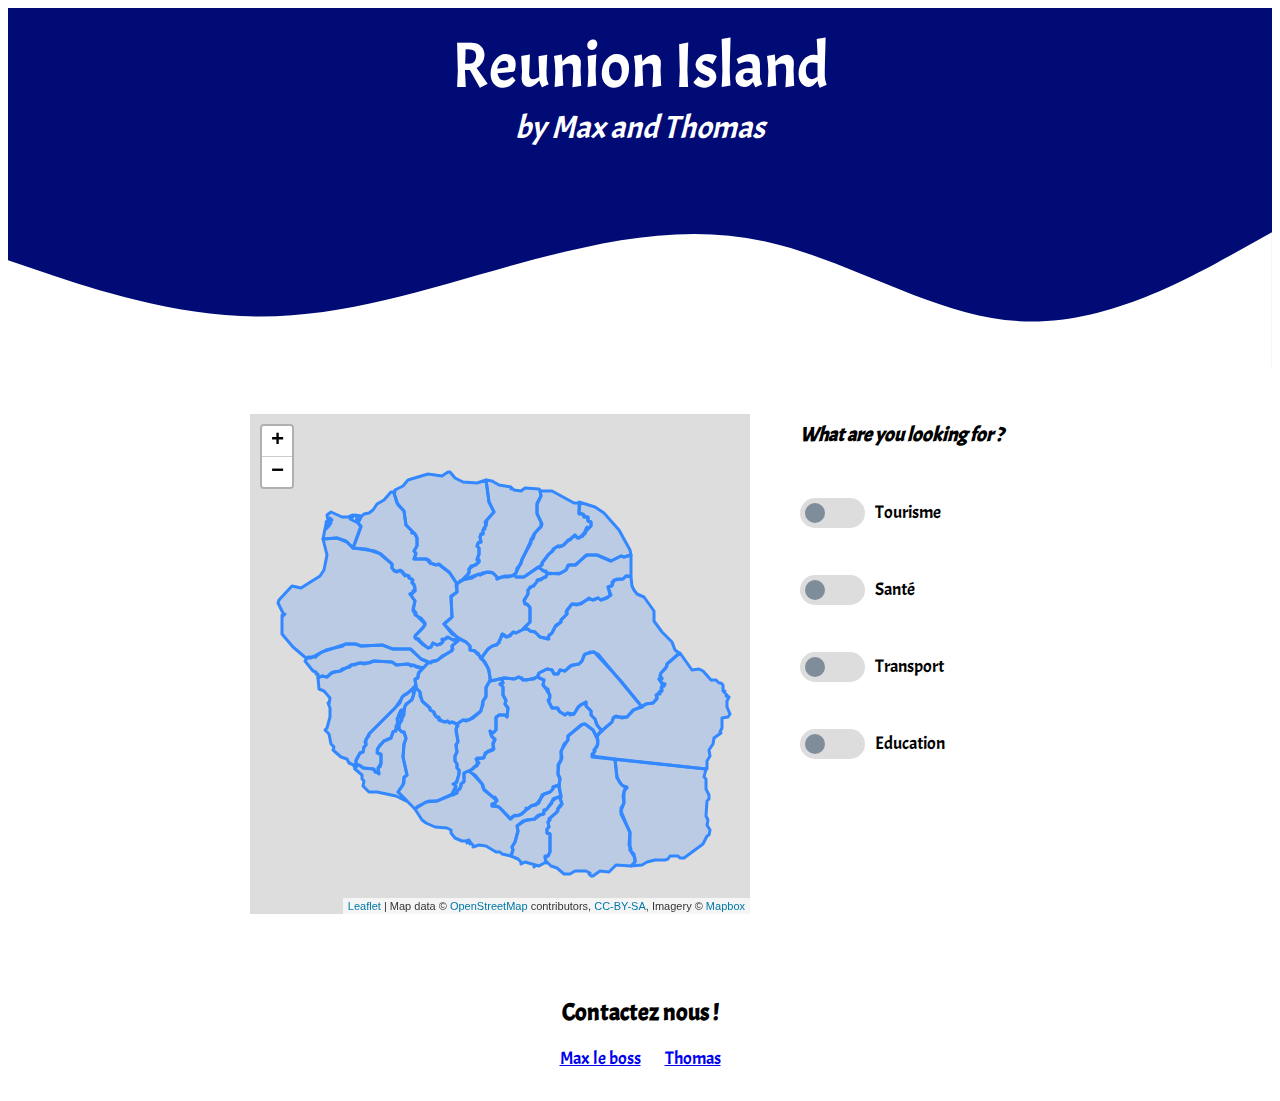
==== index.html @ 0ba949c0 "ajout des séparations des communes" ====
<!DOCTYPE html>
<html>
	<head>
        <!-- CSS -->
		<link rel="stylesheet" href="style.css">
        <link rel="stylesheet" type="text/css" href="leaflet/leaflet.css"/>
        
        <!-- Javascript -->
        <script src="https://ajax.googleapis.com/ajax/libs/jquery/3.5.1/jquery.min.js"></script>
        <script type="text/javascript" src="leaflet/leaflet.js"></script>
        <script src="leaflet/leaflet.ajax.min.js"></script>
        <script src="main.js"></script>

        <!-- en-tête -->
        <title>Reunion Island</title>
        <meta charset="utf-8"/>
        
        <!-- police -->
        <link rel="preconnect" href="https://fonts.gstatic.com">
        <link href="https://fonts.googleapis.com/css2?family=Acme&display=swap" rel="stylesheet"> 

	</head>
	<body>
        
        <div class = "wave-container">
            <br/><t2>Reunion Island</t2><br/>
            <t1>by Max and Thomas</t1>
            <svg xmlns="http://www.w3.org/2000/svg" viewBox="0 0 1440 250"><path fill="#fff" fill-opacity="1" d="M0,128L48,144C96,160,192,192,288,192C384,192,480,160,576,133.3C672,107,768,85,864,106.7C960,128,1056,192,1152,197.3C1248,203,1344,149,1392,122.7L1440,96L1440,320L1392,320C1344,320,1248,320,1152,320C1056,320,960,320,864,320C768,320,672,320,576,320C480,320,384,320,288,320C192,320,96,320,48,320L0,320Z"></path></svg>
		</div>
        <div class = "page">
            <div class = "section">
                <div class = "sec-gauche" id = "forma-gauche">
                    <!--<h1>Carte intéractive</h1>-->
                    <div id="mapid">
                        <script>
                            var mymap = L.map('mapid').setView([-21.117819, 55.521077], 10);
                            L.tileLayer('https://api.mapbox.com/styles/v1/{id}/tiles/{z}/{x}/{y}?access_token=pk.eyJ1IjoibWFwYm94IiwiYSI6ImNpejY4NXVycTA2emYycXBndHRqcmZ3N3gifQ.rJcFIG214AriISLbB6B5aw', {
                                maxZoom: 18,
                                attribution: 'Map data &copy; <a href="https://www.openstreetmap.org/">OpenStreetMap</a> contributors, ' +
                                '<a href="https://creativecommons.org/licenses/by-sa/2.0/">CC-BY-SA</a>, ' +
                                'Imagery © <a href="https://www.mapbox.com/">Mapbox</a>',
                                id: 'mapbox/streets-v11',
                                tileSize: 512,
                                zoomOffset: -1
                            }).addTo(mymap);
                            var geojsonLayer = new L.GeoJSON.AJAX("communes-millesimeespublic.geojson");       
                            geojsonLayer.addTo(mymap);
                        </script>
                    </div>
                </div>
      

                <div class = "sec-droite">
                    
                        
                    <div id="menu" style="height: 550px; overflow:auto;  ">
                        <p id="label"><h1>What are you looking for ?</h1></p>
                        <p>
                            <input type="checkbox" id="test1" />
                            <label for="test1" aria-describedby="label">Tourisme</label>
                        </p>
                        <p>
                            <input type="checkbox" id="test2"  />
                            <label for="test2" aria-describedby="label">Santé</label>
                        </p>
                        <p>
                            <input type="checkbox" id="test3" " />
                            <label for="test3" aria-describedby="label">Transport</label>
                        </p>
                        <p>
                            <input type="checkbox" id="test4" " />
                            <label for="test4" aria-describedby="label">Education</label>
                        </p>

                    

                </div>
            </div>
            <div class = "bottom">
                <br/>
                <h2>Contactez nous !</h2>
                <a target="_blank" href="https://www.linkedin.com/in/max-lemasquerier-a70a31175/">Max le boss</a>&nbsp;&nbsp;&nbsp;&nbsp;&nbsp;&nbsp;&nbsp;
                <a target="_blank" href="https://www.linkedin.com/in/thomas-de-lard/31175/">Thomas</a><br/><br/>
            </div>

        </div>

    </body>     
</html>
---- style.css ----
#mapid {
  margin-top : 10px;
  height: 500px;
  width: 500px;
}

.page{
	width : 780px;
	margin : auto;
	font-size : 10px;
	font-family : 'Source sans Pro', Calibri, Tahoma, sans-serif;
}

t2{
	font-family: 'Acme', sans-serif;
	font-size : 64px;
}

t1{
	font-family: 'Acme', sans-serif;
	font-size : 32px;
	font-style: italic;
}


.wave-container {

  position: relative;
  text-align: center;
  overflow: hidden;
  color: #fff;
  background : #000b76;
}

.wave-container > svg{
	display: block;
}

.sec-gauche{
	float : left;
	font-weight : bold;
	width: 550px;
}

.sec-droite{
	margin-left : 250px;
	margin-top : 37px;

}

h1{
	font-style: italic;
	font-size: 20px;
}

h2{
	font-family: 'Acme', sans-serif;
	font-size : 24px;

}

.bottom{
	display: block;
	font-family: 'Acme', sans-serif;
	text-align: center;
	font-size: 18px;
}

#menu{
	display: block;
	font-family: 'Acme', sans-serif;
	font-size : 18px;
}

.label{
	font-style: italic;
	font-size: 24px;
}





p,
p a { 
	color: black;
	text-decoration: none;
}

p a:hover,
p a:focus {
	text-decoration: underline;
}

p + p {
	margin-top: 3em;
}

form p {
	margin: 25px 0;
	color: darkgrey;
}

.detail {
	position: absolute;
	text-align: right;
	right: 5px;
	bottom: 5px;
	width: 50%;
}

a[href*="intent"] {
	display:inline-block;
	margin-top: 0.4em;
	padding-left: 25px;
	background: url(bird.png) 0 4px no-repeat;
}



/*
	Demo CSS code
*/

[type="checkbox"]:not(:checked),
[type="checkbox"]:checked {
	position: absolute;
	left: -9999px;
}
[type="checkbox"]:not(:checked) + label,
[type="checkbox"]:checked + label {
	position: relative;
	padding-left: 75px;
	cursor: pointer;
}
[type="checkbox"]:not(:checked) + label:before,
[type="checkbox"]:checked + label:before,
[type="checkbox"]:not(:checked) + label:after,
[type="checkbox"]:checked + label:after {
	content: '';
	position: absolute;
}
[type="checkbox"]:not(:checked) + label:before,
[type="checkbox"]:checked + label:before {
	left:0; top: -3px;
	width: 65px; height: 30px;
	background: #DDDDDD;
	border-radius: 15px;
	-webkit-transition: background-color .2s;
	-moz-transition: background-color .2s;
	-ms-transition: background-color .2s;
	transition: background-color .2s;
}
[type="checkbox"]:not(:checked) + label:after,
[type="checkbox"]:checked + label:after {
	width: 20px; height: 20px;
	-webkit-transition: all .2s;
	-moz-transition: all .2s;
	-ms-transition: all .2s;
	transition: all .2s;
	border-radius: 50%;
	background: #7F8C9A;
	top: 2px; left: 5px;
}

/* on checked */
[type="checkbox"]:checked + label:before {
	background:#34495E; 
}
[type="checkbox"]:checked + label:after {
	background: #99ccff;
	top: 2px; left: 40px;
}

[type="checkbox"]:checked + label .ui,
[type="checkbox"]:not(:checked) + label .ui:before,
[type="checkbox"]:checked + label .ui:after {
	position: absolute;
	left: 6px;
	width: 65px;
	border-radius: 15px;
	font-size: 14px;
	font-weight: bold;
	line-height: 22px;
	-webkit-transition: all .2s;
	-moz-transition: all .2s;
	-ms-transition: all .2s;
	transition: all .2s;
}
[type="checkbox"]:not(:checked) + label .ui:before {
	content: "no";
	left: 32px
}
[type="checkbox"]:checked + label .ui:after {
	content: "yes";
	color: orange;
}
[type="checkbox"]:focus + label:before {
	border: 1px dashed #777;
	-webkit-box-sizing: border-box;
	-moz-box-sizing: border-box;
	-ms-box-sizing: border-box;
	box-sizing: border-box;
	margin-top: -1px;
}
---- leaflet/leaflet.css ----
/* required styles */

.leaflet-pane,
.leaflet-tile,
.leaflet-marker-icon,
.leaflet-marker-shadow,
.leaflet-tile-container,
.leaflet-pane > svg,
.leaflet-pane > canvas,
.leaflet-zoom-box,
.leaflet-image-layer,
.leaflet-layer {
	position: absolute;
	left: 0;
	top: 0;
	}
.leaflet-container {
	overflow: hidden;
	}
.leaflet-tile,
.leaflet-marker-icon,
.leaflet-marker-shadow {
	-webkit-user-select: none;
	   -moz-user-select: none;
	        user-select: none;
	  -webkit-user-drag: none;
	}
/* Prevents IE11 from highlighting tiles in blue */
.leaflet-tile::selection {
	background: transparent;
}
/* Safari renders non-retina tile on retina better with this, but Chrome is worse */
.leaflet-safari .leaflet-tile {
	image-rendering: -webkit-optimize-contrast;
	}
/* hack that prevents hw layers "stretching" when loading new tiles */
.leaflet-safari .leaflet-tile-container {
	width: 1600px;
	height: 1600px;
	-webkit-transform-origin: 0 0;
	}
.leaflet-marker-icon,
.leaflet-marker-shadow {
	display: block;
	}
/* .leaflet-container svg: reset svg max-width decleration shipped in Joomla! (joomla.org) 3.x */
/* .leaflet-container img: map is broken in FF if you have max-width: 100% on tiles */
.leaflet-container .leaflet-overlay-pane svg,
.leaflet-container .leaflet-marker-pane img,
.leaflet-container .leaflet-shadow-pane img,
.leaflet-container .leaflet-tile-pane img,
.leaflet-container img.leaflet-image-layer,
.leaflet-container .leaflet-tile {
	max-width: none !important;
	max-height: none !important;
	}

.leaflet-container.leaflet-touch-zoom {
	-ms-touch-action: pan-x pan-y;
	touch-action: pan-x pan-y;
	}
.leaflet-container.leaflet-touch-drag {
	-ms-touch-action: pinch-zoom;
	/* Fallback for FF which doesn't support pinch-zoom */
	touch-action: none;
	touch-action: pinch-zoom;
}
.leaflet-container.leaflet-touch-drag.leaflet-touch-zoom {
	-ms-touch-action: none;
	touch-action: none;
}
.leaflet-container {
	-webkit-tap-highlight-color: transparent;
}
.leaflet-container a {
	-webkit-tap-highlight-color: rgba(51, 181, 229, 0.4);
}
.leaflet-tile {
	filter: inherit;
	visibility: hidden;
	}
.leaflet-tile-loaded {
	visibility: inherit;
	}
.leaflet-zoom-box {
	width: 0;
	height: 0;
	-moz-box-sizing: border-box;
	     box-sizing: border-box;
	z-index: 800;
	}
/* workaround for https://bugzilla.mozilla.org/show_bug.cgi?id=888319 */
.leaflet-overlay-pane svg {
	-moz-user-select: none;
	}

.leaflet-pane         { z-index: 400; }

.leaflet-tile-pane    { z-index: 200; }
.leaflet-overlay-pane { z-index: 400; }
.leaflet-shadow-pane  { z-index: 500; }
.leaflet-marker-pane  { z-index: 600; }
.leaflet-tooltip-pane   { z-index: 650; }
.leaflet-popup-pane   { z-index: 700; }

.leaflet-map-pane canvas { z-index: 100; }
.leaflet-map-pane svg    { z-index: 200; }

.leaflet-vml-shape {
	width: 1px;
	height: 1px;
	}
.lvml {
	behavior: url(#default#VML);
	display: inline-block;
	position: absolute;
	}


/* control positioning */

.leaflet-control {
	position: relative;
	z-index: 800;
	pointer-events: visiblePainted; /* IE 9-10 doesn't have auto */
	pointer-events: auto;
	}
.leaflet-top,
.leaflet-bottom {
	position: absolute;
	z-index: 1000;
	pointer-events: none;
	}
.leaflet-top {
	top: 0;
	}
.leaflet-right {
	right: 0;
	}
.leaflet-bottom {
	bottom: 0;
	}
.leaflet-left {
	left: 0;
	}
.leaflet-control {
	float: left;
	clear: both;
	}
.leaflet-right .leaflet-control {
	float: right;
	}
.leaflet-top .leaflet-control {
	margin-top: 10px;
	}
.leaflet-bottom .leaflet-control {
	margin-bottom: 10px;
	}
.leaflet-left .leaflet-control {
	margin-left: 10px;
	}
.leaflet-right .leaflet-control {
	margin-right: 10px;
	}


/* zoom and fade animations */

.leaflet-fade-anim .leaflet-tile {
	will-change: opacity;
	}
.leaflet-fade-anim .leaflet-popup {
	opacity: 0;
	-webkit-transition: opacity 0.2s linear;
	   -moz-transition: opacity 0.2s linear;
	        transition: opacity 0.2s linear;
	}
.leaflet-fade-anim .leaflet-map-pane .leaflet-popup {
	opacity: 1;
	}
.leaflet-zoom-animated {
	-webkit-transform-origin: 0 0;
	    -ms-transform-origin: 0 0;
	        transform-origin: 0 0;
	}
.leaflet-zoom-anim .leaflet-zoom-animated {
	will-change: transform;
	}
.leaflet-zoom-anim .leaflet-zoom-animated {
	-webkit-transition: -webkit-transform 0.25s cubic-bezier(0,0,0.25,1);
	   -moz-transition:    -moz-transform 0.25s cubic-bezier(0,0,0.25,1);
	        transition:         transform 0.25s cubic-bezier(0,0,0.25,1);
	}
.leaflet-zoom-anim .leaflet-tile,
.leaflet-pan-anim .leaflet-tile {
	-webkit-transition: none;
	   -moz-transition: none;
	        transition: none;
	}

.leaflet-zoom-anim .leaflet-zoom-hide {
	visibility: hidden;
	}


/* cursors */

.leaflet-interactive {
	cursor: pointer;
	}
.leaflet-grab {
	cursor: -webkit-grab;
	cursor:    -moz-grab;
	cursor:         grab;
	}
.leaflet-crosshair,
.leaflet-crosshair .leaflet-interactive {
	cursor: crosshair;
	}
.leaflet-popup-pane,
.leaflet-control {
	cursor: auto;
	}
.leaflet-dragging .leaflet-grab,
.leaflet-dragging .leaflet-grab .leaflet-interactive,
.leaflet-dragging .leaflet-marker-draggable {
	cursor: move;
	cursor: -webkit-grabbing;
	cursor:    -moz-grabbing;
	cursor:         grabbing;
	}

/* marker & overlays interactivity */
.leaflet-marker-icon,
.leaflet-marker-shadow,
.leaflet-image-layer,
.leaflet-pane > svg path,
.leaflet-tile-container {
	pointer-events: none;
	}

.leaflet-marker-icon.leaflet-interactive,
.leaflet-image-layer.leaflet-interactive,
.leaflet-pane > svg path.leaflet-interactive,
svg.leaflet-image-layer.leaflet-interactive path {
	pointer-events: visiblePainted; /* IE 9-10 doesn't have auto */
	pointer-events: auto;
	}

/* visual tweaks */

.leaflet-container {
	background: #ddd;
	outline: 0;
	}
.leaflet-container a {
	color: #0078A8;
	}
.leaflet-container a.leaflet-active {
	outline: 2px solid orange;
	}
.leaflet-zoom-box {
	border: 2px dotted #38f;
	background: rgba(255,255,255,0.5);
	}


/* general typography */
.leaflet-container {
	font: 12px/1.5 "Helvetica Neue", Arial, Helvetica, sans-serif;
	}


/* general toolbar styles */

.leaflet-bar {
	box-shadow: 0 1px 5px rgba(0,0,0,0.65);
	border-radius: 4px;
	}
.leaflet-bar a,
.leaflet-bar a:hover {
	background-color: #fff;
	border-bottom: 1px solid #ccc;
	width: 26px;
	height: 26px;
	line-height: 26px;
	display: block;
	text-align: center;
	text-decoration: none;
	color: black;
	}
.leaflet-bar a,
.leaflet-control-layers-toggle {
	background-position: 50% 50%;
	background-repeat: no-repeat;
	display: block;
	}
.leaflet-bar a:hover {
	background-color: #f4f4f4;
	}
.leaflet-bar a:first-child {
	border-top-left-radius: 4px;
	border-top-right-radius: 4px;
	}
.leaflet-bar a:last-child {
	border-bottom-left-radius: 4px;
	border-bottom-right-radius: 4px;
	border-bottom: none;
	}
.leaflet-bar a.leaflet-disabled {
	cursor: default;
	background-color: #f4f4f4;
	color: #bbb;
	}

.leaflet-touch .leaflet-bar a {
	width: 30px;
	height: 30px;
	line-height: 30px;
	}
.leaflet-touch .leaflet-bar a:first-child {
	border-top-left-radius: 2px;
	border-top-right-radius: 2px;
	}
.leaflet-touch .leaflet-bar a:last-child {
	border-bottom-left-radius: 2px;
	border-bottom-right-radius: 2px;
	}

/* zoom control */

.leaflet-control-zoom-in,
.leaflet-control-zoom-out {
	font: bold 18px 'Lucida Console', Monaco, monospace;
	text-indent: 1px;
	}

.leaflet-touch .leaflet-control-zoom-in, .leaflet-touch .leaflet-control-zoom-out  {
	font-size: 22px;
	}


/* layers control */

.leaflet-control-layers {
	box-shadow: 0 1px 5px rgba(0,0,0,0.4);
	background: #fff;
	border-radius: 5px;
	}
.leaflet-control-layers-toggle {
	background-image: url(images/layers.png);
	width: 36px;
	height: 36px;
	}
.leaflet-retina .leaflet-control-layers-toggle {
	background-image: url(images/layers-2x.png);
	background-size: 26px 26px;
	}
.leaflet-touch .leaflet-control-layers-toggle {
	width: 44px;
	height: 44px;
	}
.leaflet-control-layers .leaflet-control-layers-list,
.leaflet-control-layers-expanded .leaflet-control-layers-toggle {
	display: none;
	}
.leaflet-control-layers-expanded .leaflet-control-layers-list {
	display: block;
	position: relative;
	}
.leaflet-control-layers-expanded {
	padding: 6px 10px 6px 6px;
	color: #333;
	background: #fff;
	}
.leaflet-control-layers-scrollbar {
	overflow-y: scroll;
	overflow-x: hidden;
	padding-right: 5px;
	}
.leaflet-control-layers-selector {
	margin-top: 2px;
	position: relative;
	top: 1px;
	}
.leaflet-control-layers label {
	display: block;
	}
.leaflet-control-layers-separator {
	height: 0;
	border-top: 1px solid #ddd;
	margin: 5px -10px 5px -6px;
	}

/* Default icon URLs */
.leaflet-default-icon-path {
	background-image: url(images/marker-icon.png);
	}


/* attribution and scale controls */

.leaflet-container .leaflet-control-attribution {
	background: #fff;
	background: rgba(255, 255, 255, 0.7);
	margin: 0;
	}
.leaflet-control-attribution,
.leaflet-control-scale-line {
	padding: 0 5px;
	color: #333;
	}
.leaflet-control-attribution a {
	text-decoration: none;
	}
.leaflet-control-attribution a:hover {
	text-decoration: underline;
	}
.leaflet-container .leaflet-control-attribution,
.leaflet-container .leaflet-control-scale {
	font-size: 11px;
	}
.leaflet-left .leaflet-control-scale {
	margin-left: 5px;
	}
.leaflet-bottom .leaflet-control-scale {
	margin-bottom: 5px;
	}
.leaflet-control-scale-line {
	border: 2px solid #777;
	border-top: none;
	line-height: 1.1;
	padding: 2px 5px 1px;
	font-size: 11px;
	white-space: nowrap;
	overflow: hidden;
	-moz-box-sizing: border-box;
	     box-sizing: border-box;

	background: #fff;
	background: rgba(255, 255, 255, 0.5);
	}
.leaflet-control-scale-line:not(:first-child) {
	border-top: 2px solid #777;
	border-bottom: none;
	margin-top: -2px;
	}
.leaflet-control-scale-line:not(:first-child):not(:last-child) {
	border-bottom: 2px solid #777;
	}

.leaflet-touch .leaflet-control-attribution,
.leaflet-touch .leaflet-control-layers,
.leaflet-touch .leaflet-bar {
	box-shadow: none;
	}
.leaflet-touch .leaflet-control-layers,
.leaflet-touch .leaflet-bar {
	border: 2px solid rgba(0,0,0,0.2);
	background-clip: padding-box;
	}


/* popup */

.leaflet-popup {
	position: absolute;
	text-align: center;
	margin-bottom: 20px;
	}
.leaflet-popup-content-wrapper {
	padding: 1px;
	text-align: left;
	border-radius: 12px;
	}
.leaflet-popup-content {
	margin: 13px 19px;
	line-height: 1.4;
	}
.leaflet-popup-content p {
	margin: 18px 0;
	}
.leaflet-popup-tip-container {
	width: 40px;
	height: 20px;
	position: absolute;
	left: 50%;
	margin-left: -20px;
	overflow: hidden;
	pointer-events: none;
	}
.leaflet-popup-tip {
	width: 17px;
	height: 17px;
	padding: 1px;

	margin: -10px auto 0;

	-webkit-transform: rotate(45deg);
	   -moz-transform: rotate(45deg);
	    -ms-transform: rotate(45deg);
	        transform: rotate(45deg);
	}
.leaflet-popup-content-wrapper,
.leaflet-popup-tip {
	background: white;
	color: #333;
	box-shadow: 0 3px 14px rgba(0,0,0,0.4);
	}
.leaflet-container a.leaflet-popup-close-button {
	position: absolute;
	top: 0;
	right: 0;
	padding: 4px 4px 0 0;
	border: none;
	text-align: center;
	width: 18px;
	height: 14px;
	font: 16px/14px Tahoma, Verdana, sans-serif;
	color: #c3c3c3;
	text-decoration: none;
	font-weight: bold;
	background: transparent;
	}
.leaflet-container a.leaflet-popup-close-button:hover {
	color: #999;
	}
.leaflet-popup-scrolled {
	overflow: auto;
	border-bottom: 1px solid #ddd;
	border-top: 1px solid #ddd;
	}

.leaflet-oldie .leaflet-popup-content-wrapper {
	-ms-zoom: 1;
	}
.leaflet-oldie .leaflet-popup-tip {
	width: 24px;
	margin: 0 auto;

	-ms-filter: "progid:DXImageTransform.Microsoft.Matrix(M11=0.70710678, M12=0.70710678, M21=-0.70710678, M22=0.70710678)";
	filter: progid:DXImageTransform.Microsoft.Matrix(M11=0.70710678, M12=0.70710678, M21=-0.70710678, M22=0.70710678);
	}
.leaflet-oldie .leaflet-popup-tip-container {
	margin-top: -1px;
	}

.leaflet-oldie .leaflet-control-zoom,
.leaflet-oldie .leaflet-control-layers,
.leaflet-oldie .leaflet-popup-content-wrapper,
.leaflet-oldie .leaflet-popup-tip {
	border: 1px solid #999;
	}


/* div icon */

.leaflet-div-icon {
	background: #fff;
	border: 1px solid #666;
	}


/* Tooltip */
/* Base styles for the element that has a tooltip */
.leaflet-tooltip {
	position: absolute;
	padding: 6px;
	background-color: #fff;
	border: 1px solid #fff;
	border-radius: 3px;
	color: #222;
	white-space: nowrap;
	-webkit-user-select: none;
	-moz-user-select: none;
	-ms-user-select: none;
	user-select: none;
	pointer-events: none;
	box-shadow: 0 1px 3px rgba(0,0,0,0.4);
	}
.leaflet-tooltip.leaflet-clickable {
	cursor: pointer;
	pointer-events: auto;
	}
.leaflet-tooltip-top:before,
.leaflet-tooltip-bottom:before,
.leaflet-tooltip-left:before,
.leaflet-tooltip-right:before {
	position: absolute;
	pointer-events: none;
	border: 6px solid transparent;
	background: transparent;
	content: "";
	}

/* Directions */

.leaflet-tooltip-bottom {
	margin-top: 6px;
}
.leaflet-tooltip-top {
	margin-top: -6px;
}
.leaflet-tooltip-bottom:before,
.leaflet-tooltip-top:before {
	left: 50%;
	margin-left: -6px;
	}
.leaflet-tooltip-top:before {
	bottom: 0;
	margin-bottom: -12px;
	border-top-color: #fff;
	}
.leaflet-tooltip-bottom:before {
	top: 0;
	margin-top: -12px;
	margin-left: -6px;
	border-bottom-color: #fff;
	}
.leaflet-tooltip-left {
	margin-left: -6px;
}
.leaflet-tooltip-right {
	margin-left: 6px;
}
.leaflet-tooltip-left:before,
.leaflet-tooltip-right:before {
	top: 50%;
	margin-top: -6px;
	}
.leaflet-tooltip-left:before {
	right: 0;
	margin-right: -12px;
	border-left-color: #fff;
	}
.leaflet-tooltip-right:before {
	left: 0;
	margin-left: -12px;
	border-right-color: #fff;
	}
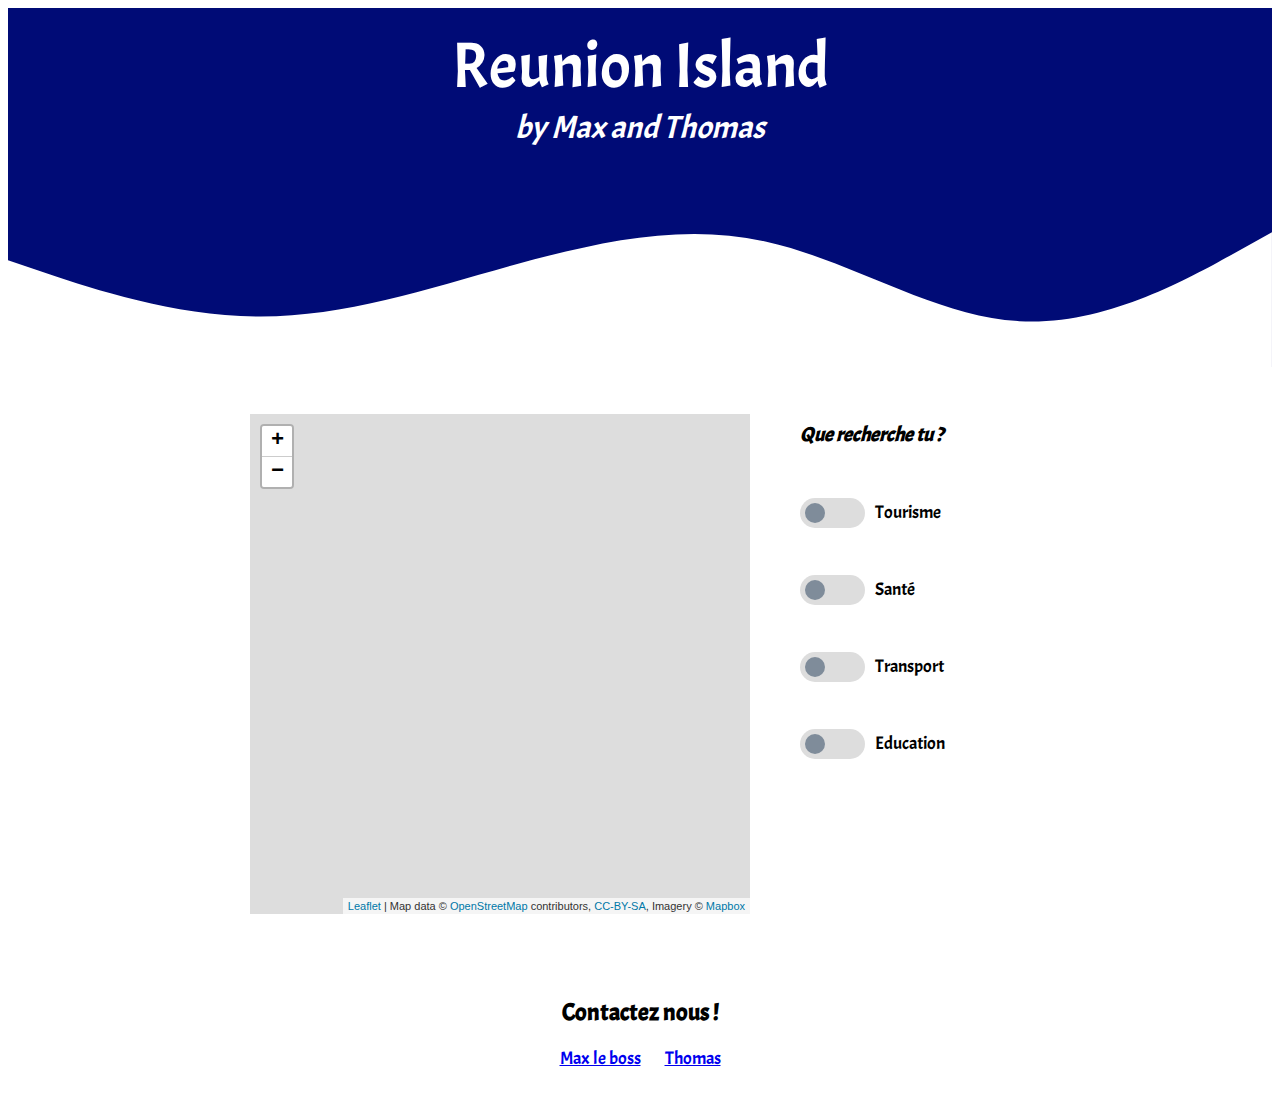
==== commit 9fe612ac: "blocage map" ====
--- a/index.html
+++ b/index.html
@@ -34,8 +34,9 @@
                     <div id="mapid">
                         <script>
                             var mymap = L.map('mapid').setView([-21.117819, 55.521077], 10);
+                            
                             L.tileLayer('https://api.mapbox.com/styles/v1/{id}/tiles/{z}/{x}/{y}?access_token=pk.eyJ1IjoibWFwYm94IiwiYSI6ImNpejY4NXVycTA2emYycXBndHRqcmZ3N3gifQ.rJcFIG214AriISLbB6B5aw', {
-                                maxZoom: 18,
+                                //maxZoom: 18,
                                 attribution: 'Map data &copy; <a href="https://www.openstreetmap.org/">OpenStreetMap</a> contributors, ' +
                                 '<a href="https://creativecommons.org/licenses/by-sa/2.0/">CC-BY-SA</a>, ' +
                                 'Imagery © <a href="https://www.mapbox.com/">Mapbox</a>',
@@ -43,8 +44,19 @@
                                 tileSize: 512,
                                 zoomOffset: -1
                             }).addTo(mymap);
+                            /*
                             var geojsonLayer = new L.GeoJSON.AJAX("communes-millesimeespublic.geojson");       
-                            geojsonLayer.addTo(mymap);
+                            geojsonLayer.addTo(mymap);*/
+
+                            mymap.dragging.disable();
+                            mymap.touchZoom.disable();
+                            mymap.doubleClickZoom.disable();
+                            mymap.scrollWheelZoom.disable();
+                            mymap.boxZoom.disable();
+                            mymap.keyboard.disable();
+                            /*if (mymap.tap) mymap.tap.disable();
+                            document.getElementById('mapid').style.cursor='default';*/
+
                         </script>
                     </div>
                 </div>
@@ -54,7 +66,7 @@
                     
                         
                     <div id="menu" style="height: 550px; overflow:auto;  ">
-                        <p id="label"><h1>What are you looking for ?</h1></p>
+                        <p id="label"><h1>Que recherche tu ?</h1></p>
                         <p>
                             <input type="checkbox" id="test1" />
                             <label for="test1" aria-describedby="label">Tourisme</label>
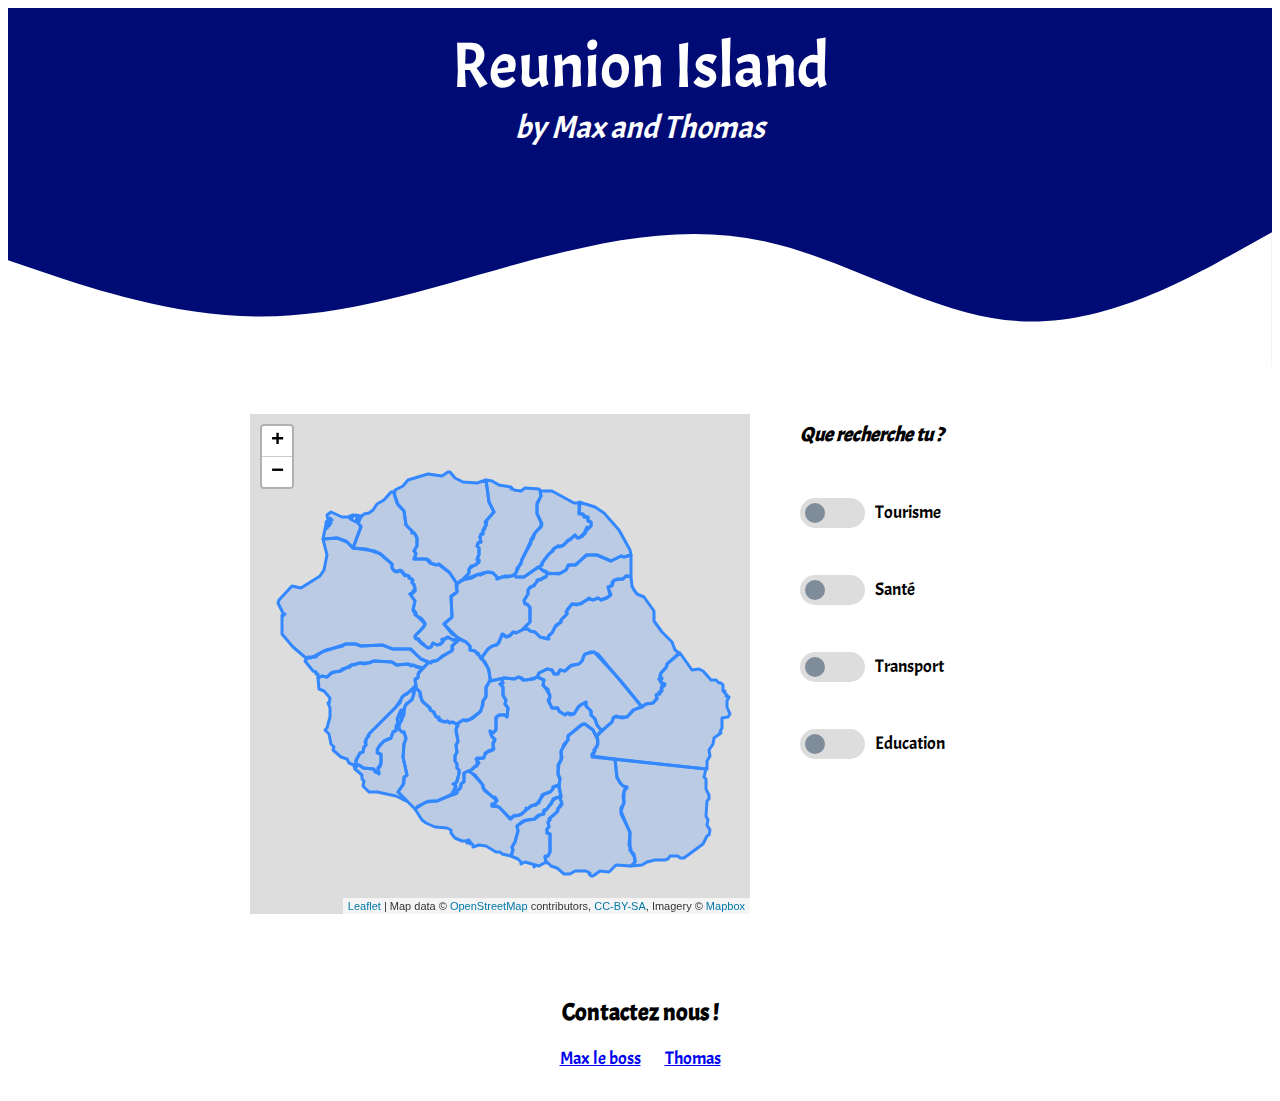
==== commit 699e13b2: "merge the zoom click functionnality" ====
--- a/index.html
+++ b/index.html
@@ -44,9 +44,9 @@
                                 tileSize: 512,
                                 zoomOffset: -1
                             }).addTo(mymap);
-                            /*
+                            
                             var geojsonLayer = new L.GeoJSON.AJAX("communes-millesimeespublic.geojson");       
-                            geojsonLayer.addTo(mymap);*/
+                            geojsonLayer.addTo(mymap);
 
                             mymap.dragging.disable();
                             mymap.touchZoom.disable();
@@ -56,6 +56,9 @@
                             mymap.keyboard.disable();
                             /*if (mymap.tap) mymap.tap.disable();
                             document.getElementById('mapid').style.cursor='default';*/
+							geojsonLayer.on("click", function (event) { // Assuming the clicked feature is a shape, not a point marker.
+							mymap.fitBounds(event.layer.getBounds());
+							});
 
                         </script>
                     </div>
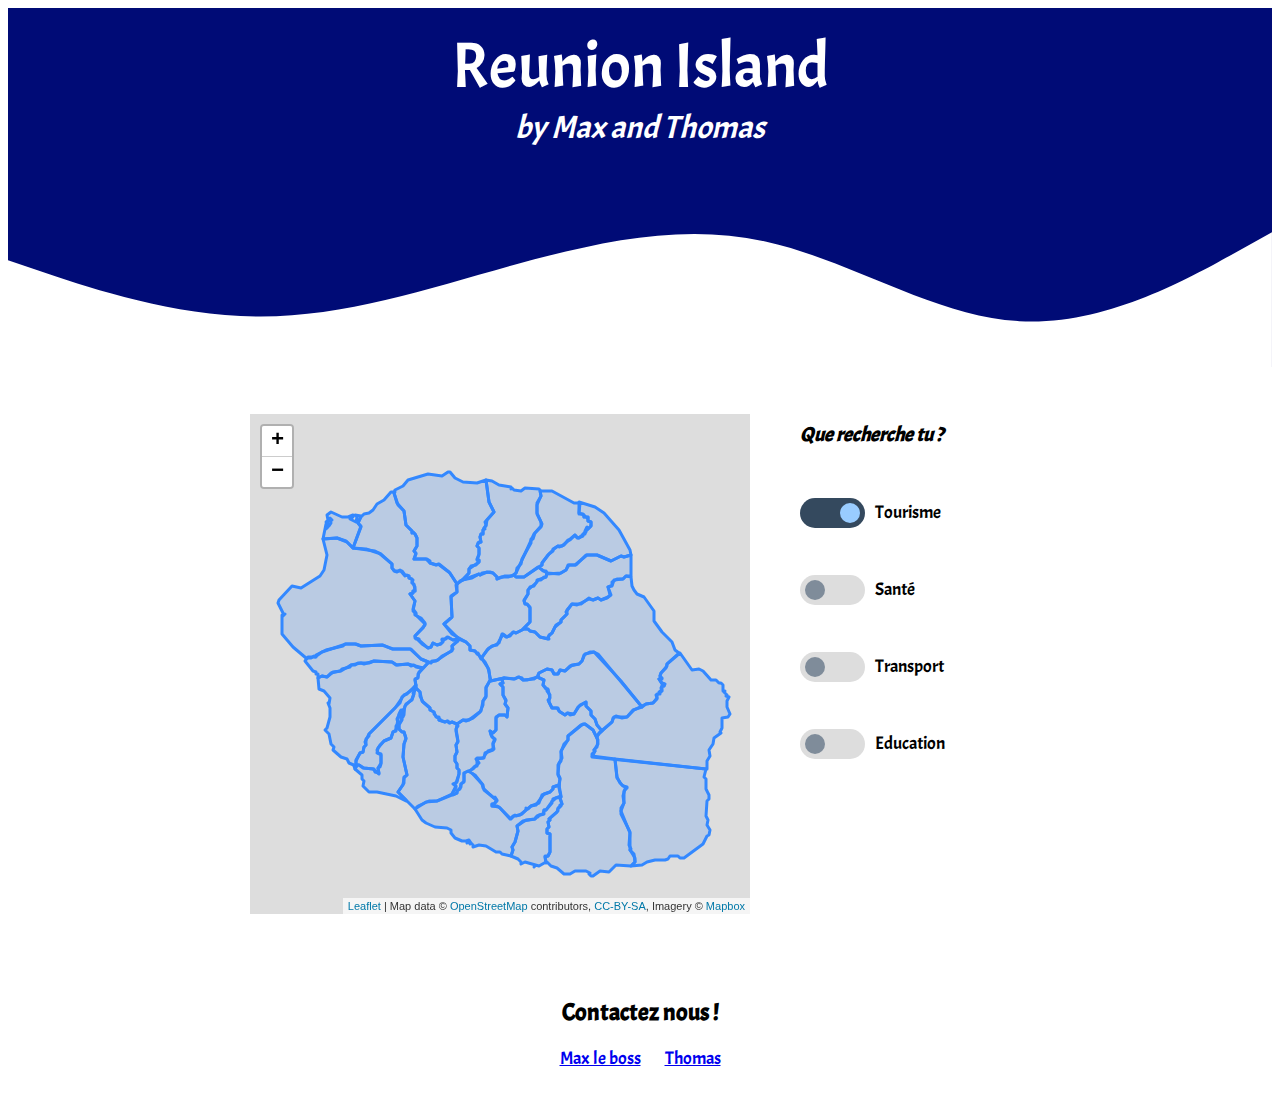
==== commit 34032dab: "add marker for tourism data, try to set up onclick action. Still needs some work on this." ====
--- a/index.html
+++ b/index.html
@@ -32,35 +32,6 @@
                 <div class = "sec-gauche" id = "forma-gauche">
                     <!--<h1>Carte intéractive</h1>-->
                     <div id="mapid">
-                        <script>
-                            var mymap = L.map('mapid').setView([-21.117819, 55.521077], 10);
-                            
-                            L.tileLayer('https://api.mapbox.com/styles/v1/{id}/tiles/{z}/{x}/{y}?access_token=pk.eyJ1IjoibWFwYm94IiwiYSI6ImNpejY4NXVycTA2emYycXBndHRqcmZ3N3gifQ.rJcFIG214AriISLbB6B5aw', {
-                                //maxZoom: 18,
-                                attribution: 'Map data &copy; <a href="https://www.openstreetmap.org/">OpenStreetMap</a> contributors, ' +
-                                '<a href="https://creativecommons.org/licenses/by-sa/2.0/">CC-BY-SA</a>, ' +
-                                'Imagery © <a href="https://www.mapbox.com/">Mapbox</a>',
-                                id: 'mapbox/streets-v11',
-                                tileSize: 512,
-                                zoomOffset: -1
-                            }).addTo(mymap);
-                            
-                            var geojsonLayer = new L.GeoJSON.AJAX("communes-millesimeespublic.geojson");       
-                            geojsonLayer.addTo(mymap);
-
-                            mymap.dragging.disable();
-                            mymap.touchZoom.disable();
-                            mymap.doubleClickZoom.disable();
-                            mymap.scrollWheelZoom.disable();
-                            mymap.boxZoom.disable();
-                            mymap.keyboard.disable();
-                            /*if (mymap.tap) mymap.tap.disable();
-                            document.getElementById('mapid').style.cursor='default';*/
-							geojsonLayer.on("click", function (event) { // Assuming the clicked feature is a shape, not a point marker.
-							mymap.fitBounds(event.layer.getBounds());
-							});
-
-                        </script>
                     </div>
                 </div>
       
@@ -71,19 +42,19 @@
                     <div id="menu" style="height: 550px; overflow:auto;  ">
                         <p id="label"><h1>Que recherche tu ?</h1></p>
                         <p>
-                            <input type="checkbox" id="test1" />
-                            <label for="test1" aria-describedby="label">Tourisme</label>
+                            <input type="checkbox" id="tourisme" />
+                            <label for="tourisme" aria-describedby="label">Tourisme</label>
                         </p>
                         <p>
                             <input type="checkbox" id="test2"  />
                             <label for="test2" aria-describedby="label">Santé</label>
                         </p>
                         <p>
-                            <input type="checkbox" id="test3" " />
+                            <input type="checkbox" id="test3" />
                             <label for="test3" aria-describedby="label">Transport</label>
                         </p>
                         <p>
-                            <input type="checkbox" id="test4" " />
+                            <input type="checkbox" id="test4" />
                             <label for="test4" aria-describedby="label">Education</label>
                         </p>
 
@@ -100,5 +71,46 @@
 
         </div>
 
+	<script>
+		var mymap = L.map('mapid').setView([-21.117819, 55.521077], 10);
+		
+		L.tileLayer('https://api.mapbox.com/styles/v1/{id}/tiles/{z}/{x}/{y}?access_token=pk.eyJ1IjoibWFwYm94IiwiYSI6ImNpejY4NXVycTA2emYycXBndHRqcmZ3N3gifQ.rJcFIG214AriISLbB6B5aw', {
+			//maxZoom: 18,
+			attribution: 'Map data &copy; <a href="https://www.openstreetmap.org/">OpenStreetMap</a> contributors, ' +
+			'<a href="https://creativecommons.org/licenses/by-sa/2.0/">CC-BY-SA</a>, ' +
+			'Imagery © <a href="https://www.mapbox.com/">Mapbox</a>',
+			id: 'mapbox/streets-v11',
+			tileSize: 512,
+			zoomOffset: -1
+		}).addTo(mymap);
+		
+		var geojsonLayer = new L.GeoJSON.AJAX("communes-millesimeespublic.geojson");       
+		geojsonLayer.addTo(mymap);
+		mymap.dragging.disable();
+		mymap.touchZoom.disable();
+		mymap.doubleClickZoom.disable();
+		mymap.scrollWheelZoom.disable();
+		mymap.boxZoom.disable();
+		mymap.keyboard.disable();
+		/*if (mymap.tap) mymap.tap.disable();
+		document.getElementById('mapid').style.cursor='default';*/
+		geojsonLayer.on("click", function (event) { // Assuming the clicked feature is a shape, not a point marker.
+		mymap.fitBounds(event.layer.getBounds());
+		mymap.setView([-21.117819, 55.521077], 10);
+		});
+		var tourisme = document.getElementById("tourisme")
+		tourisme.click(function () {
+			queryTourismeUrl="http://localhost:3030/test/sparql?query=PREFIX+rdfs%3A+%3Chttp%3A%2F%2Fwww.w3.org%2F2000%2F01%2Frdf-schema%23%3E%0APREFIX+rdf%3A+%3Chttp%3A%2F%2Fwww.w3.org%2F1999%2F02%2F22-rdf-syntax-ns%23%3E%0APREFIX+tm%3A+%3Chttp%3A%2F%2Fwww.thomasandmax.com%2F%3E%0A%0A%0ASELECT+%3Frandonnee+%3Flong+%3Flat%0AWHERE+%7B%0A++%3Frandonnee+rdf%3Atype+%3Chttp%3A%2F%2Fwww.thomasandmax.com%2FRandonnee%3E.%0A++%3Frandonnee+%3Chttp%3A%2F%2Fwww.thomasandmax.com%2Flong%3E+%3Flong.%0A++%3Frandonnee+%3Chttp%3A%2F%2Fwww.thomasandmax.com%2Flat%3E+%3Flat.%0A++FILTER+(%3Flong!%3D%220%22)%0A%0A++%0A%0A%7D%0ALIMIT+25&format=json"
+			$.ajax({url:queryTourismeUrl,success: function(result) {
+				console.log(result['results']['bindings'])
+				result['results']['bindings'].forEach(element => {
+					var marker = L.marker([element['lat']['value'],element['long']['value']]).addTo(mymap);
+					var name = element['randonnee']['value'];
+					marker.bindPopup(name.substring(name.lastIndexOf('/')+1).replaceAll("_"," ")).openPopup();
+					mymap.closePopup();
+				})
+			}})
+		})
+	</script>
     </body>     
 </html>
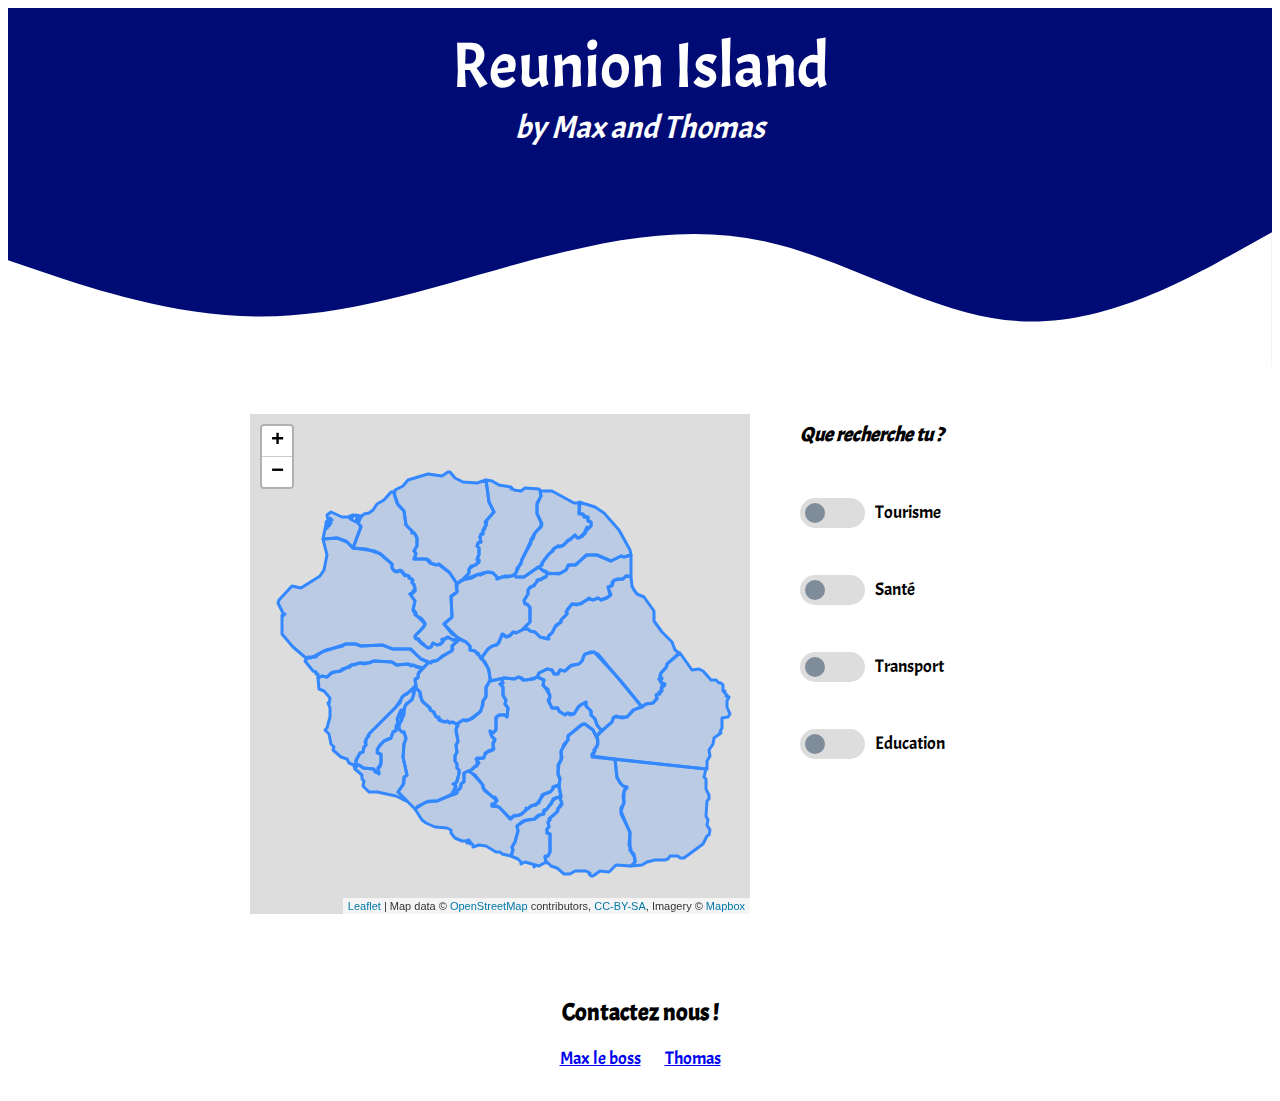
==== commit f799b9b8: "update 11/12" ====
--- a/index.html
+++ b/index.html
@@ -98,18 +98,31 @@
 		mymap.fitBounds(event.layer.getBounds());
 		mymap.setView([-21.117819, 55.521077], 10);
 		});
-		var tourisme = document.getElementById("tourisme")
-		tourisme.click(function () {
+
+		$('input[type="checkbox"]').each(function(){
+  			$(this).prop('checked', false);
+  		});
+		var markers = new Array();
+		$("#tourisme").on('click',function () {
+			$(this).toggleClass("checked")
 			queryTourismeUrl="http://localhost:3030/test/sparql?query=PREFIX+rdfs%3A+%3Chttp%3A%2F%2Fwww.w3.org%2F2000%2F01%2Frdf-schema%23%3E%0APREFIX+rdf%3A+%3Chttp%3A%2F%2Fwww.w3.org%2F1999%2F02%2F22-rdf-syntax-ns%23%3E%0APREFIX+tm%3A+%3Chttp%3A%2F%2Fwww.thomasandmax.com%2F%3E%0A%0A%0ASELECT+%3Frandonnee+%3Flong+%3Flat%0AWHERE+%7B%0A++%3Frandonnee+rdf%3Atype+%3Chttp%3A%2F%2Fwww.thomasandmax.com%2FRandonnee%3E.%0A++%3Frandonnee+%3Chttp%3A%2F%2Fwww.thomasandmax.com%2Flong%3E+%3Flong.%0A++%3Frandonnee+%3Chttp%3A%2F%2Fwww.thomasandmax.com%2Flat%3E+%3Flat.%0A++FILTER+(%3Flong!%3D%220%22)%0A%0A++%0A%0A%7D%0ALIMIT+25&format=json"
 			$.ajax({url:queryTourismeUrl,success: function(result) {
-				console.log(result['results']['bindings'])
-				result['results']['bindings'].forEach(element => {
-					var marker = L.marker([element['lat']['value'],element['long']['value']]).addTo(mymap);
-					var name = element['randonnee']['value'];
-					marker.bindPopup(name.substring(name.lastIndexOf('/')+1).replaceAll("_"," ")).openPopup();
-					mymap.closePopup();
-				})
+				if ($("#tourisme").hasClass("checked")) {
+					result['results']['bindings'].forEach(element => {
+						var marker = L.marker([element['lat']['value'],element['long']['value']]).addTo(mymap);
+						markers.push(marker)
+						var name = element['randonnee']['value'];
+						marker.bindPopup(name.substring(name.lastIndexOf('/')+1).replaceAll("_"," ")).openPopup();
+						mymap.closePopup();
+					})
+				} else {
+					for (let i=0;i<markers.length;i++) {
+						mymap.removeLayer(markers[i])
+					}
+					markers = []
+				}
 			}})
+		console.log(markers)
 		})
 	</script>
     </body>     
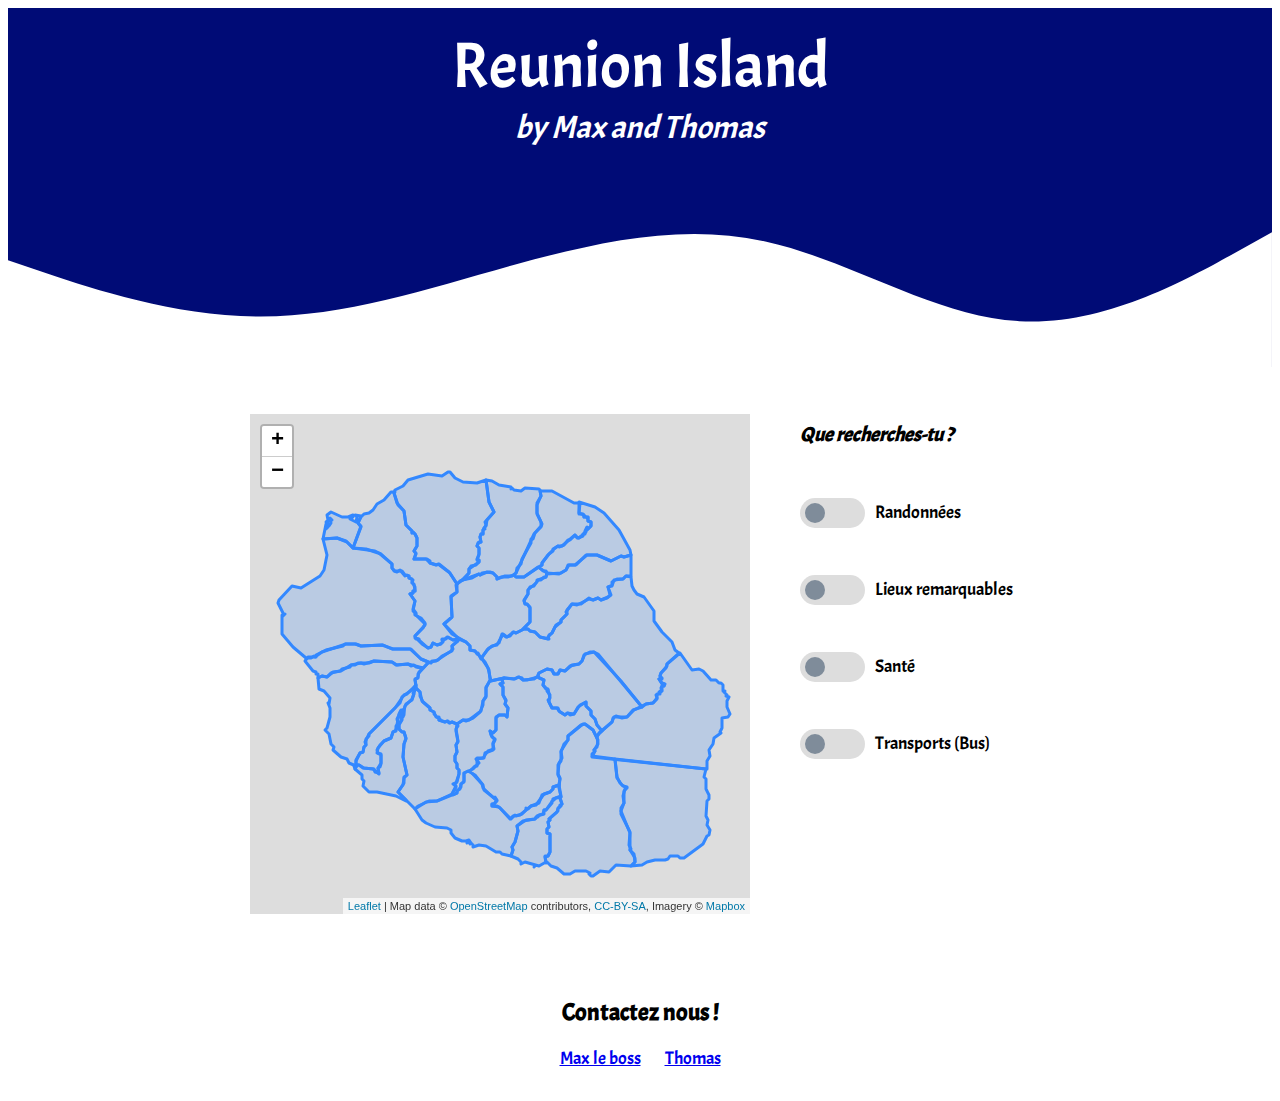
==== commit b2a0de7c: "new stuffs : arret de bus, ajout de détails sur les marqueurs, établissement santé, lieux remarquabl" ====
--- a/index.html
+++ b/index.html
@@ -40,22 +40,22 @@
                     
                         
                     <div id="menu" style="height: 550px; overflow:auto;  ">
-                        <p id="label"><h1>Que recherche tu ?</h1></p>
+                        <p id="label"><h1>Que recherches-tu ?</h1></p>
                         <p>
                             <input type="checkbox" id="tourisme" />
-                            <label for="tourisme" aria-describedby="label">Tourisme</label>
+                            <label for="tourisme" aria-describedby="label">Randonnées</label>
                         </p>
                         <p>
-                            <input type="checkbox" id="test2"  />
-                            <label for="test2" aria-describedby="label">Santé</label>
+                            <input type="checkbox" id="tourisme2" />
+                            <label for="tourisme2" aria-describedby="label">Lieux remarquables</label>
                         </p>
                         <p>
-                            <input type="checkbox" id="test3" />
-                            <label for="test3" aria-describedby="label">Transport</label>
+                            <input type="checkbox" id="sante"  />
+                            <label for="sante" aria-describedby="label">Santé</label>
                         </p>
                         <p>
-                            <input type="checkbox" id="test4" />
-                            <label for="test4" aria-describedby="label">Education</label>
+                            <input type="checkbox" id="transport" />
+                            <label for="transport" aria-describedby="label">Transports (Bus)</label>
                         </p>
 
                     
@@ -71,59 +71,5 @@
 
         </div>
 
-	<script>
-		var mymap = L.map('mapid').setView([-21.117819, 55.521077], 10);
-		
-		L.tileLayer('https://api.mapbox.com/styles/v1/{id}/tiles/{z}/{x}/{y}?access_token=pk.eyJ1IjoibWFwYm94IiwiYSI6ImNpejY4NXVycTA2emYycXBndHRqcmZ3N3gifQ.rJcFIG214AriISLbB6B5aw', {
-			//maxZoom: 18,
-			attribution: 'Map data &copy; <a href="https://www.openstreetmap.org/">OpenStreetMap</a> contributors, ' +
-			'<a href="https://creativecommons.org/licenses/by-sa/2.0/">CC-BY-SA</a>, ' +
-			'Imagery © <a href="https://www.mapbox.com/">Mapbox</a>',
-			id: 'mapbox/streets-v11',
-			tileSize: 512,
-			zoomOffset: -1
-		}).addTo(mymap);
-		
-		var geojsonLayer = new L.GeoJSON.AJAX("communes-millesimeespublic.geojson");       
-		geojsonLayer.addTo(mymap);
-		mymap.dragging.disable();
-		mymap.touchZoom.disable();
-		mymap.doubleClickZoom.disable();
-		mymap.scrollWheelZoom.disable();
-		mymap.boxZoom.disable();
-		mymap.keyboard.disable();
-		/*if (mymap.tap) mymap.tap.disable();
-		document.getElementById('mapid').style.cursor='default';*/
-		geojsonLayer.on("click", function (event) { // Assuming the clicked feature is a shape, not a point marker.
-		mymap.fitBounds(event.layer.getBounds());
-		mymap.setView([-21.117819, 55.521077], 10);
-		});
-
-		$('input[type="checkbox"]').each(function(){
-  			$(this).prop('checked', false);
-  		});
-		var markers = new Array();
-		$("#tourisme").on('click',function () {
-			$(this).toggleClass("checked")
-			queryTourismeUrl="http://localhost:3030/test/sparql?query=PREFIX+rdfs%3A+%3Chttp%3A%2F%2Fwww.w3.org%2F2000%2F01%2Frdf-schema%23%3E%0APREFIX+rdf%3A+%3Chttp%3A%2F%2Fwww.w3.org%2F1999%2F02%2F22-rdf-syntax-ns%23%3E%0APREFIX+tm%3A+%3Chttp%3A%2F%2Fwww.thomasandmax.com%2F%3E%0A%0A%0ASELECT+%3Frandonnee+%3Flong+%3Flat%0AWHERE+%7B%0A++%3Frandonnee+rdf%3Atype+%3Chttp%3A%2F%2Fwww.thomasandmax.com%2FRandonnee%3E.%0A++%3Frandonnee+%3Chttp%3A%2F%2Fwww.thomasandmax.com%2Flong%3E+%3Flong.%0A++%3Frandonnee+%3Chttp%3A%2F%2Fwww.thomasandmax.com%2Flat%3E+%3Flat.%0A++FILTER+(%3Flong!%3D%220%22)%0A%0A++%0A%0A%7D%0ALIMIT+25&format=json"
-			$.ajax({url:queryTourismeUrl,success: function(result) {
-				if ($("#tourisme").hasClass("checked")) {
-					result['results']['bindings'].forEach(element => {
-						var marker = L.marker([element['lat']['value'],element['long']['value']]).addTo(mymap);
-						markers.push(marker)
-						var name = element['randonnee']['value'];
-						marker.bindPopup(name.substring(name.lastIndexOf('/')+1).replaceAll("_"," ")).openPopup();
-						mymap.closePopup();
-					})
-				} else {
-					for (let i=0;i<markers.length;i++) {
-						mymap.removeLayer(markers[i])
-					}
-					markers = []
-				}
-			}})
-		console.log(markers)
-		})
-	</script>
     </body>     
 </html>
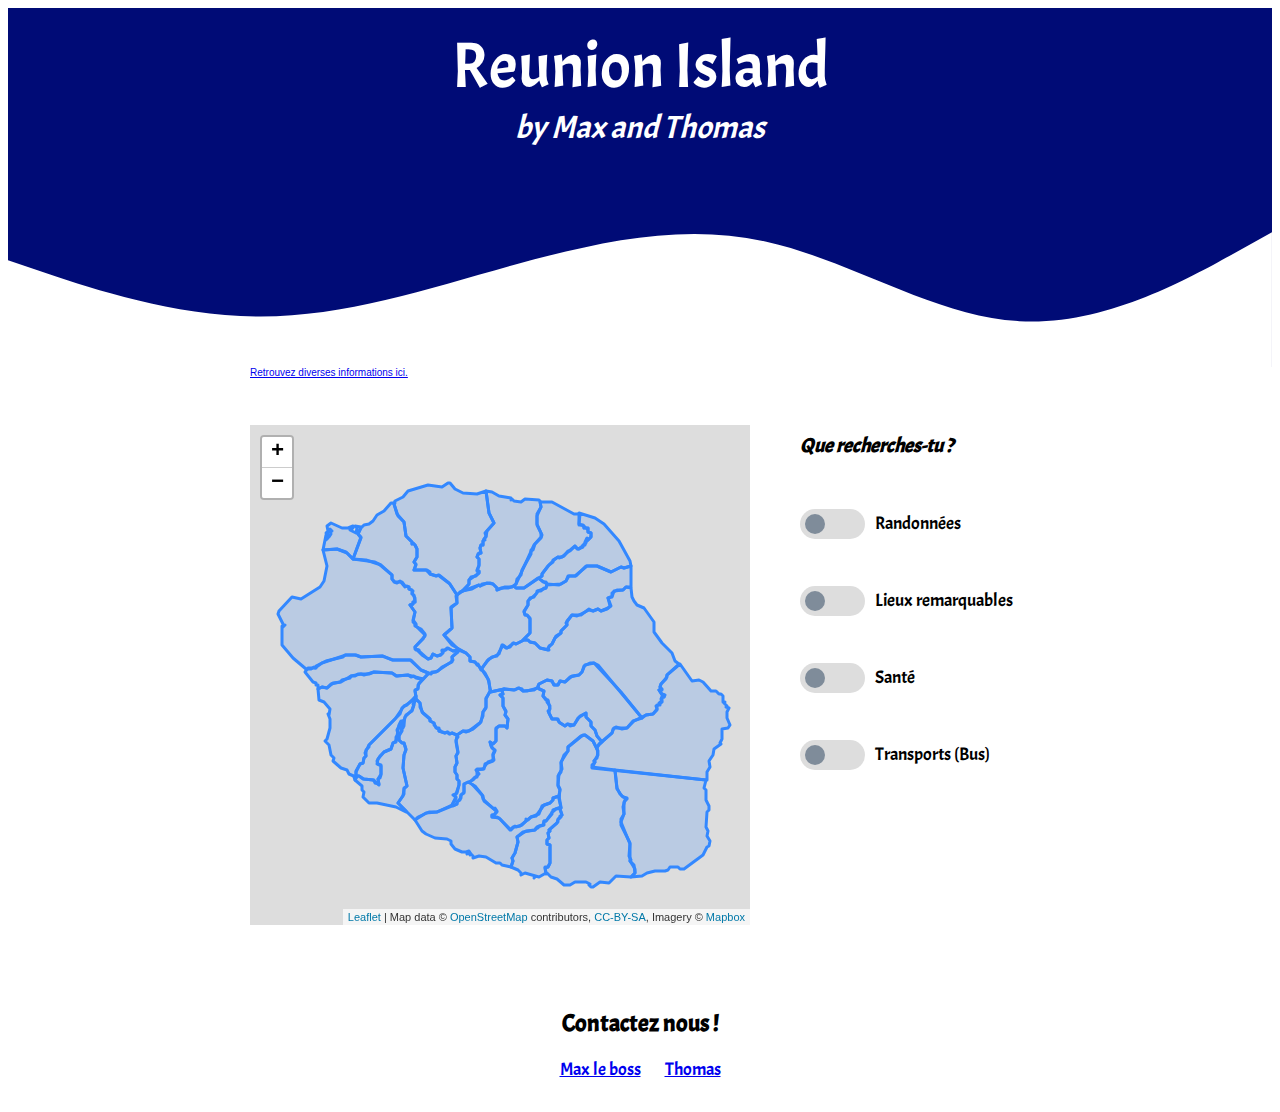
==== commit e575c290: "add documentation" ====
--- a/index.html
+++ b/index.html
@@ -28,6 +28,9 @@
             <svg xmlns="http://www.w3.org/2000/svg" viewBox="0 0 1440 250"><path fill="#fff" fill-opacity="1" d="M0,128L48,144C96,160,192,192,288,192C384,192,480,160,576,133.3C672,107,768,85,864,106.7C960,128,1056,192,1152,197.3C1248,203,1344,149,1392,122.7L1440,96L1440,320L1392,320C1344,320,1248,320,1152,320C1056,320,960,320,864,320C768,320,672,320,576,320C480,320,384,320,288,320C192,320,96,320,48,320L0,320Z"></path></svg>
 		</div>
         <div class = "page">
+            <div class="section">
+                <a href="information.html">Retrouvez diverses informations ici.</a>
+            </div>
             <div class = "section">
                 <div class = "sec-gauche" id = "forma-gauche">
                     <!--<h1>Carte intéractive</h1>-->
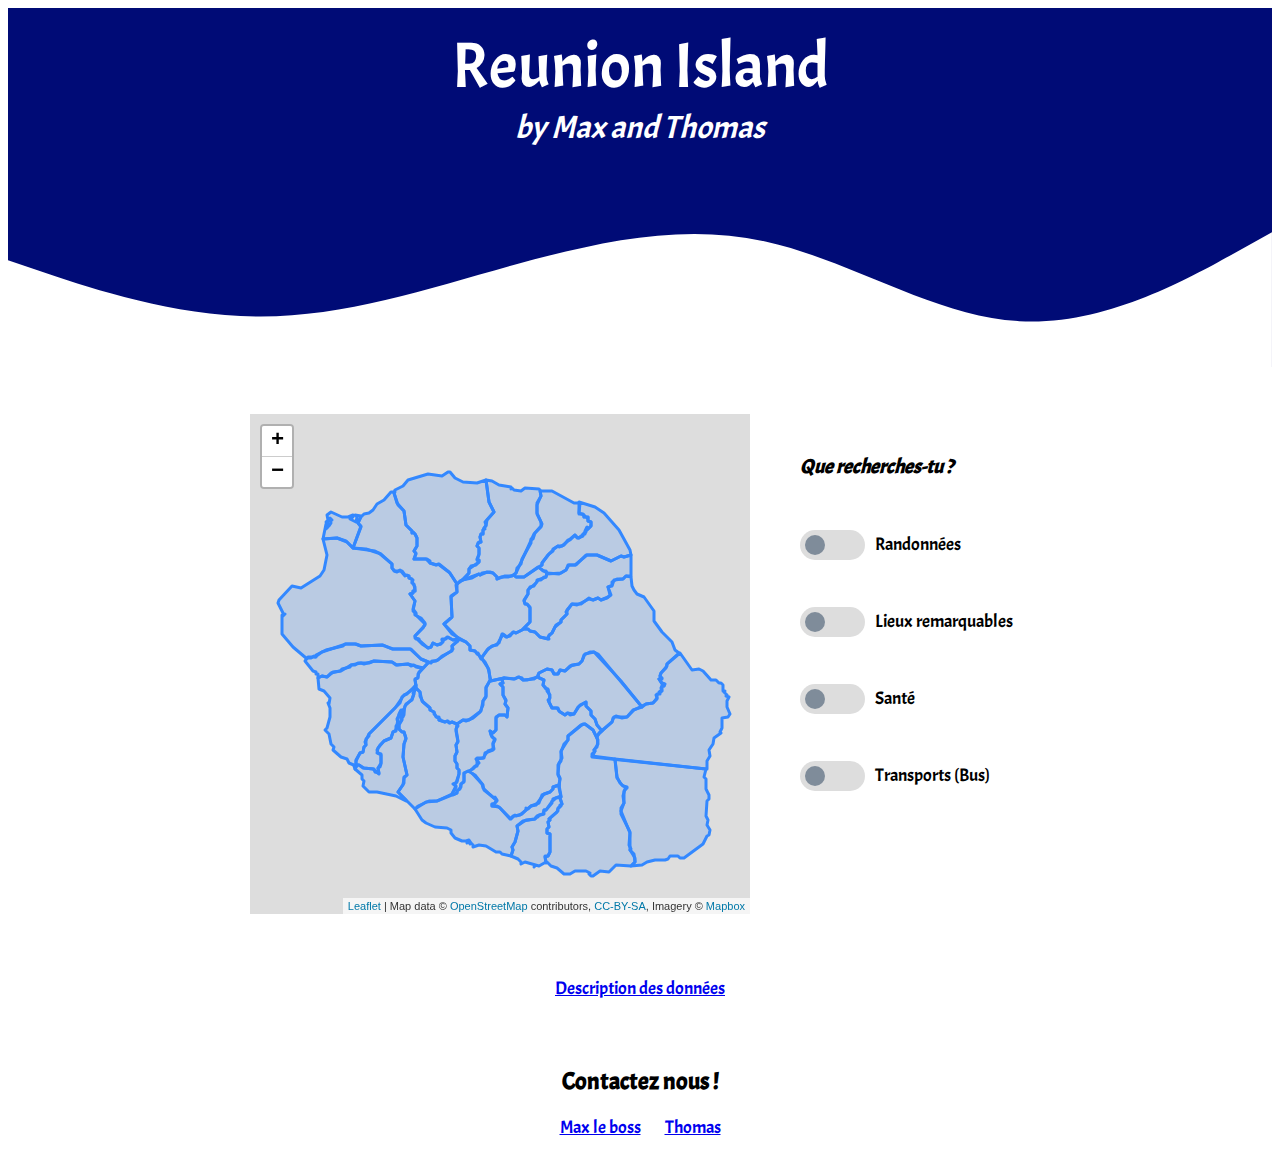
==== commit f35584b0: "modif page description, ajouts stylistiques, ..." ====
--- a/index.html
+++ b/index.html
@@ -28,9 +28,6 @@
             <svg xmlns="http://www.w3.org/2000/svg" viewBox="0 0 1440 250"><path fill="#fff" fill-opacity="1" d="M0,128L48,144C96,160,192,192,288,192C384,192,480,160,576,133.3C672,107,768,85,864,106.7C960,128,1056,192,1152,197.3C1248,203,1344,149,1392,122.7L1440,96L1440,320L1392,320C1344,320,1248,320,1152,320C1056,320,960,320,864,320C768,320,672,320,576,320C480,320,384,320,288,320C192,320,96,320,48,320L0,320Z"></path></svg>
 		</div>
         <div class = "page">
-            <div class="section">
-                <a href="information.html">Retrouvez diverses informations ici.</a>
-            </div>
             <div class = "section">
                 <div class = "sec-gauche" id = "forma-gauche">
                     <!--<h1>Carte intéractive</h1>-->
@@ -65,7 +62,11 @@
 
                 </div>
             </div>
+
             <div class = "bottom">
+                <div class="link"><br/>
+                <a href="information.html">Description des données</a><br/><br/>
+                </div>
                 <br/>
                 <h2>Contactez nous !</h2>
                 <a target="_blank" href="https://www.linkedin.com/in/max-lemasquerier-a70a31175/">Max le boss</a>&nbsp;&nbsp;&nbsp;&nbsp;&nbsp;&nbsp;&nbsp;
--- a/style.css
+++ b/style.css
@@ -51,6 +51,7 @@
 h1{
 	font-style: italic;
 	font-size: 20px;
+	margin-top: 50px;
 }
 
 h2{
